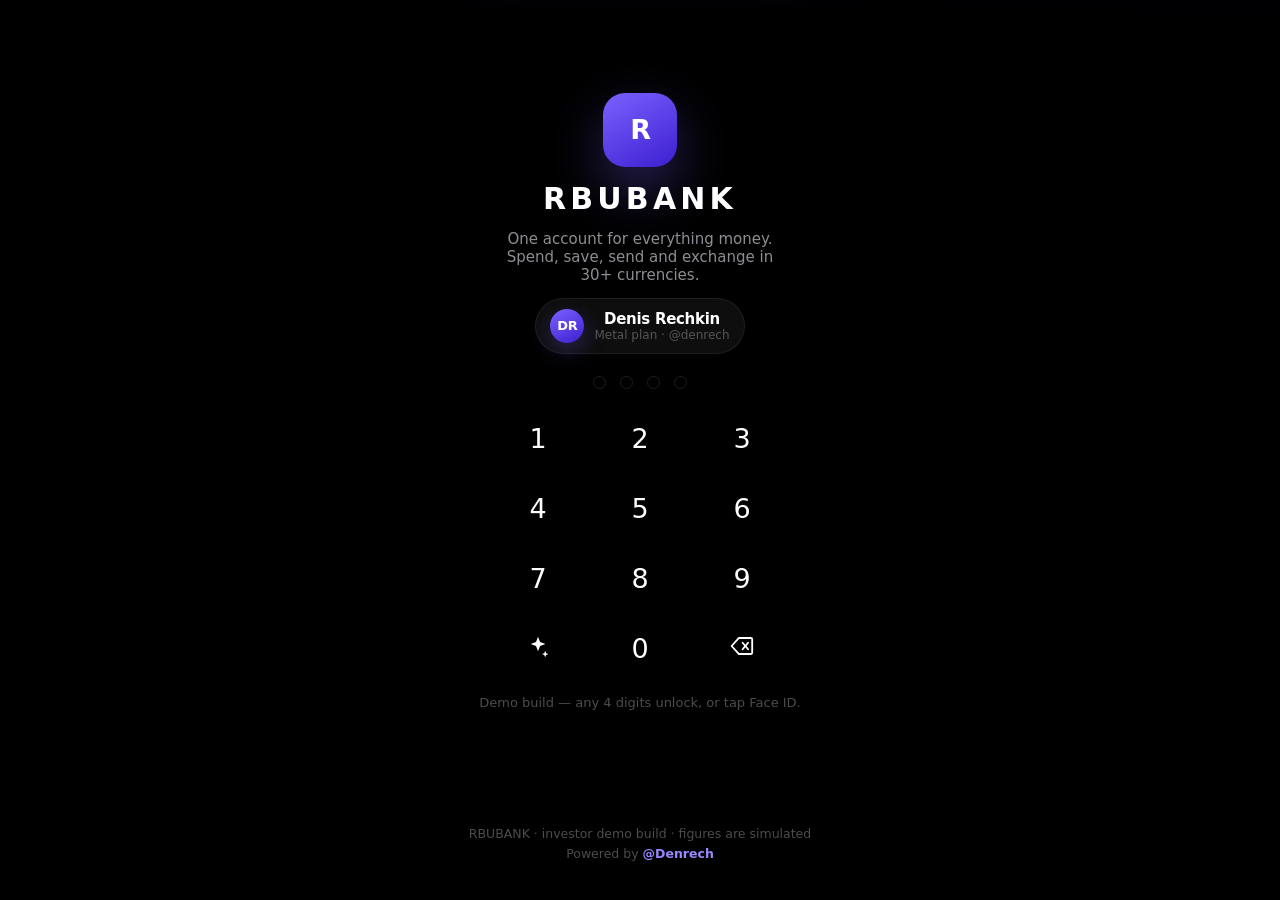
==== index.html @ 8b4b5ada "RBUBANK — mobile-first neobank MVP A clickable investor demo: personal cabinet for Denis, twelve mon" ====
<!doctype html>
<html lang="en">
<head>
<meta charset="utf-8" />
<meta name="viewport" content="width=device-width, initial-scale=1, viewport-fit=cover, maximum-scale=1, user-scalable=no" />
<meta name="theme-color" content="#000000" />
<title>RBUBANK — one account for everything money</title>
<meta name="description" content="RBUBANK — a mobile-first neobank MVP: multi-currency accounts, instant transfers, cards, vaults, FX and analytics." />
<meta name="apple-mobile-web-app-capable" content="yes" />
<meta name="apple-mobile-web-app-status-bar-style" content="black-translucent" />
<meta name="mobile-web-app-capable" content="yes" />
<meta property="og:title" content="RBUBANK" />
<meta property="og:description" content="One account for everything money. Mobile-first neobank MVP." />
<meta property="og:type" content="website" />
<link rel="icon" href="icon.svg" type="image/svg+xml" />
<link rel="apple-touch-icon" href="icon.svg" />
<link rel="stylesheet" href="styles.css" />
</head>
<body>
  <div class="aurora" aria-hidden="true"></div>
  <div id="app">
    <main id="view" role="main"></main>
    <nav id="tabbar" class="tabbar is-hidden" aria-label="Primary"></nav>
  </div>
  <div id="sheet-root"></div>
  <div id="toast-root" aria-live="polite"></div>

  <script src="src/data.js"></script>
  <script src="src/ui.js"></script>
  <script src="src/views-money.js"></script>
  <script src="src/views-flows.js"></script>
  <script src="src/views-account.js"></script>
  <script src="src/app.js"></script>
</body>
</html>
---- styles.css ----
/* RBUBANK — design system.
   One layer: black canvas, oversized typography, hairline rules, a single
   accent that carries the whole product. Everything else is air.
   Derived from the BurpiOpus design code. */

:root {
  color-scheme: dark;

  --safe-top: env(safe-area-inset-top, 0px);
  --safe-bottom: env(safe-area-inset-bottom, 0px);
  --safe-left: env(safe-area-inset-left, 0px);
  --safe-right: env(safe-area-inset-right, 0px);

  --bg: #000000;
  --surface: rgba(255, 255, 255, 0.055);
  --surface-strong: rgba(255, 255, 255, 0.10);
  --hairline: rgba(255, 255, 255, 0.11);
  --hairline-soft: rgba(255, 255, 255, 0.07);

  --text: #ffffff;
  --text-2: rgba(235, 235, 245, 0.60);
  --text-3: rgba(235, 235, 245, 0.32);

  --accent-1: #7b61ff;
  --accent-2: #3d1fd0;
  --accent-soft: rgba(123, 97, 255, 0.16);

  --credit: #34e0a1;
  --warn: #ffb02e;
  --danger: #ff4d6d;

  --radius-l: 28px;
  --radius-m: 20px;
  --radius-s: 14px;

  --ease: cubic-bezier(0.32, 0.72, 0, 1);
  --gutter: 22px;

  --font: -apple-system, BlinkMacSystemFont, "SF Pro Display", "SF Pro Text",
    "Helvetica Neue", "Inter", system-ui, "Segoe UI", Roboto, sans-serif;
}

* {
  box-sizing: border-box;
  -webkit-tap-highlight-color: transparent;
}

html, body, #app {
  user-select: none;
  -webkit-user-select: none;
  -webkit-touch-callout: none;
}

input, textarea, select, [contenteditable="true"], .selectable {
  user-select: text;
  -webkit-user-select: text;
  -webkit-touch-callout: default;
}

html, body {
  margin: 0;
  padding: 0;
  height: 100%;
  overflow: hidden;
  background: var(--bg);
  overscroll-behavior: none;
}

body {
  font-family: var(--font);
  color: var(--text);
  -webkit-font-smoothing: antialiased;
  text-rendering: optimizeLegibility;
  font-synthesis-weight: none;
}

#app {
  position: fixed;
  inset: 0;
  display: flex;
  flex-direction: column;
  min-height: 0;
  isolation: isolate;
}

/* The aurora is the only source of colour in the background. It re-tints with
   the active screen, so each part of the app "sounds" slightly different. */
.aurora {
  position: fixed;
  inset: -25% -25% auto -25%;
  height: 76vh;
  pointer-events: none;
  z-index: 0;
  background:
    radial-gradient(58% 46% at 50% 0%, color-mix(in srgb, var(--accent-1) 32%, transparent) 0%, transparent 72%),
    radial-gradient(42% 34% at 80% 10%, color-mix(in srgb, var(--accent-2) 26%, transparent) 0%, transparent 70%);
  filter: blur(30px);
  opacity: 0.72;
  transition: background 620ms var(--ease), opacity 620ms var(--ease);
}

#view {
  position: relative;
  z-index: 1;
  flex: 1;
  min-height: 0;
  display: flex;
  flex-direction: column;
  overflow-y: auto;
  overflow-x: hidden;
  -webkit-overflow-scrolling: touch;
  padding: calc(var(--safe-top) + 14px) calc(var(--gutter) + var(--safe-right))
           30px calc(var(--gutter) + var(--safe-left));
  scrollbar-width: none;
}

#view::-webkit-scrollbar { display: none; }

.screen {
  display: flex;
  flex-direction: column;
  flex: 1;
  min-height: 0;
  gap: 20px;
  width: 100%;
  max-width: 520px;
  margin: 0 auto;
  animation: screen-in 380ms var(--ease) both;
}

/* Screen children keep their natural height: the column is a scroller,
   not a place where cards get squeezed. */
.screen > * { flex: 0 0 auto; }

@keyframes screen-in {
  from { opacity: 0; transform: translateY(14px) scale(0.986); }
  to   { opacity: 1; transform: none; }
}

/* ------------------------------------------------------------------ text */

.eyebrow {
  font-size: 12.5px;
  font-weight: 590;
  letter-spacing: 0.08em;
  text-transform: uppercase;
  color: var(--text-3);
}

.head {
  display: flex;
  align-items: flex-start;
  justify-content: space-between;
  gap: 12px;
}

.head-title {
  font-size: 30px;
  font-weight: 700;
  letter-spacing: -0.03em;
  line-height: 1.05;
  margin: 2px 0 0;
}

.section-title {
  font-size: 13px;
  font-weight: 640;
  letter-spacing: 0.08em;
  text-transform: uppercase;
  color: var(--text-3);
  margin: 0;
}

.section-head {
  display: flex;
  align-items: baseline;
  justify-content: space-between;
  gap: 10px;
}

.link {
  background: none;
  border: 0;
  padding: 0;
  font: inherit;
  font-size: 14px;
  font-weight: 620;
  color: color-mix(in srgb, var(--accent-1) 72%, white);
  cursor: pointer;
}

.muted { color: var(--text-3); }
.num { font-variant-numeric: tabular-nums; }
.credit { color: var(--credit); }

/* ------------------------------------------------------------------ chrome */

.topbar {
  display: flex;
  align-items: center;
  gap: 12px;
}

.avatar {
  width: 42px;
  height: 42px;
  border-radius: 50%;
  flex: 0 0 auto;
  display: grid;
  place-items: center;
  font-size: 16px;
  font-weight: 700;
  letter-spacing: -0.02em;
  color: #fff;
  background: linear-gradient(150deg, var(--accent-1), var(--accent-2));
  box-shadow: 0 8px 22px color-mix(in srgb, var(--accent-1) 28%, transparent);
}

.avatar.is-sm { width: 34px; height: 34px; font-size: 13px; }
.avatar.is-lg { width: 76px; height: 76px; font-size: 27px; }

.topbar-main { flex: 1; min-width: 0; }
.topbar-hello { font-size: 13px; color: var(--text-3); }
.topbar-name { font-size: 17px; font-weight: 660; letter-spacing: -0.02em; }

.icon-btn {
  width: 40px;
  height: 40px;
  flex: 0 0 auto;
  border-radius: 50%;
  display: grid;
  place-items: center;
  background: var(--surface);
  border: 1px solid var(--hairline-soft);
  color: var(--text);
  cursor: pointer;
  position: relative;
  transition: transform 180ms var(--ease), background 200ms var(--ease);
}
.icon-btn:active { transform: scale(0.92); }
.icon-btn svg { width: 20px; height: 20px; }

.icon-btn .dot {
  position: absolute;
  top: 8px; right: 9px;
  width: 8px; height: 8px;
  border-radius: 50%;
  background: var(--accent-1);
  border: 2px solid #000;
}

.back-btn {
  align-self: flex-start;
  display: inline-flex;
  align-items: center;
  gap: 6px;
  padding: 7px 14px 7px 9px;
  border-radius: 999px;
  background: var(--surface);
  border: 1px solid var(--hairline-soft);
  color: var(--text-2);
  font: inherit;
  font-size: 14px;
  font-weight: 620;
  cursor: pointer;
}
.back-btn:active { transform: scale(0.95); }
.back-btn svg { width: 16px; height: 16px; }

/* ------------------------------------------------------------------ pills */

.pill-row { display: flex; gap: 8px; flex-wrap: wrap; }

.pill {
  display: inline-flex;
  align-items: center;
  gap: 6px;
  padding: 7px 13px;
  border-radius: 999px;
  background: var(--surface);
  border: 1px solid var(--hairline-soft);
  font-size: 13.5px;
  font-weight: 620;
  letter-spacing: -0.01em;
  white-space: nowrap;
  color: var(--text);
  cursor: pointer;
  font-family: inherit;
  backdrop-filter: blur(20px) saturate(140%);
  -webkit-backdrop-filter: blur(20px) saturate(140%);
  transition: background 220ms var(--ease), border-color 220ms var(--ease), color 220ms var(--ease);
}
.pill.is-static { cursor: default; }
.pill.is-muted { color: var(--text-2); }
.pill.is-on {
  background: color-mix(in srgb, var(--accent-1) 20%, transparent);
  border-color: color-mix(in srgb, var(--accent-1) 55%, transparent);
  color: #fff;
}
.pill.is-good { color: var(--credit); border-color: color-mix(in srgb, var(--credit) 34%, transparent); }
.pill.is-accent { color: color-mix(in srgb, var(--accent-1) 80%, white); }
.pill:active { transform: scale(0.96); }

.scroll-row {
  display: flex;
  gap: 8px;
  overflow-x: auto;
  scrollbar-width: none;
  margin: 0 calc(var(--gutter) * -1);
  padding: 2px var(--gutter);
}
.scroll-row::-webkit-scrollbar { display: none; }
.scroll-row > * { flex: 0 0 auto; }

/* ------------------------------------------------------------------ hero */

.hero {
  display: flex;
  flex-direction: column;
  gap: 2px;
  padding: 4px 0 0;
}

.hero-label {
  font-size: 12.5px;
  font-weight: 640;
  letter-spacing: 0.14em;
  text-transform: uppercase;
  color: color-mix(in srgb, var(--accent-1) 78%, white);
}

.hero-number {
  font-size: clamp(46px, 13.5vw, 66px);
  font-weight: 700;
  line-height: 1.02;
  letter-spacing: -0.045em;
  font-variant-numeric: tabular-nums;
  background: linear-gradient(178deg, #ffffff 10%, color-mix(in srgb, var(--accent-1) 55%, #ffffff) 100%);
  -webkit-background-clip: text;
  background-clip: text;
  color: transparent;
  filter: drop-shadow(0 12px 40px color-mix(in srgb, var(--accent-1) 22%, transparent));
}
.hero-number .cents { font-size: 0.52em; letter-spacing: -0.02em; }
.hero-number .cur { font-size: 0.5em; color: var(--text-3); -webkit-text-fill-color: currentColor; margin-left: 6px; }

.hero-note { font-size: 14px; color: var(--text-3); margin-top: 4px; }

/* --------------------------------------------------------------- cards */

.card {
  background: var(--surface);
  border: 1px solid var(--hairline-soft);
  border-radius: var(--radius-l);
  padding: 18px;
  backdrop-filter: blur(24px) saturate(150%);
  -webkit-backdrop-filter: blur(24px) saturate(150%);
}

.card.is-tight { padding: 14px 16px; }
.card.is-flat { background: transparent; border-color: var(--hairline-soft); }

.card-title {
  font-size: 13px;
  font-weight: 640;
  letter-spacing: 0.08em;
  text-transform: uppercase;
  color: var(--text-3);
  margin: 0 0 12px;
}

.stack { display: flex; flex-direction: column; gap: 20px; }
.stack.is-sm { gap: 12px; }
.spacer { flex: 1; min-height: 8px; }

/* --------------------------------------------------------------- buttons */

.btn {
  appearance: none;
  border: 0;
  font-family: inherit;
  cursor: pointer;
  transition: transform 180ms var(--ease), opacity 180ms var(--ease),
              background 220ms var(--ease), border-color 220ms var(--ease);
}
.btn:active { transform: scale(0.965); }
.btn:disabled { opacity: 0.38; cursor: default; }
.btn:disabled:active { transform: none; }

.btn-primary {
  width: 100%;
  min-height: 58px;
  border-radius: 20px;
  background: linear-gradient(160deg, var(--accent-1), var(--accent-2));
  color: #fff;
  font-size: 18px;
  font-weight: 680;
  letter-spacing: -0.01em;
  box-shadow: 0 16px 40px color-mix(in srgb, var(--accent-1) 28%, transparent);
}

.btn-ghost {
  width: 100%;
  min-height: 52px;
  border-radius: 18px;
  background: var(--surface);
  border: 1px solid var(--hairline);
  color: var(--text);
  font-size: 16.5px;
  font-weight: 640;
}

.btn-danger { color: var(--danger); }

.actions { display: flex; flex-direction: column; gap: 10px; }

/* ------------------------------------------------------- quick actions */

.quick-grid {
  display: grid;
  grid-template-columns: repeat(4, 1fr);
  gap: 8px;
}

.quick {
  display: flex;
  flex-direction: column;
  align-items: center;
  gap: 8px;
  padding: 14px 4px 12px;
  border-radius: var(--radius-m);
  background: var(--surface);
  border: 1px solid var(--hairline-soft);
  color: var(--text);
  font-family: inherit;
  cursor: pointer;
  transition: transform 180ms var(--ease), background 220ms var(--ease);
}
.quick:active { transform: scale(0.95); background: var(--surface-strong); }
.quick svg { width: 22px; height: 22px; color: color-mix(in srgb, var(--accent-1) 85%, white); }
.quick-label { font-size: 11.5px; font-weight: 620; letter-spacing: -0.01em; color: var(--text-2); }

/* --------------------------------------------------------------- rows */

.rows { display: flex; flex-direction: column; }

.row {
  display: flex;
  align-items: center;
  gap: 12px;
  min-height: 56px;
  padding: 11px 0;
  border-bottom: 1px solid var(--hairline-soft);
  background: none;
  border-left: 0; border-right: 0; border-top: 0;
  color: var(--text);
  font-family: inherit;
  text-align: left;
  width: 100%;
}
.row:last-child { border-bottom: 0; }
button.row { cursor: pointer; transition: opacity 160ms var(--ease); }
button.row:active { opacity: 0.55; }

.row-main { flex: 1; min-width: 0; }
.row-title {
  font-size: 16px;
  font-weight: 620;
  letter-spacing: -0.015em;
  white-space: nowrap;
  overflow: hidden;
  text-overflow: ellipsis;
}
.row-sub {
  font-size: 13px;
  color: var(--text-3);
  margin-top: 2px;
  white-space: nowrap;
  overflow: hidden;
  text-overflow: ellipsis;
}
.row-value { font-size: 16px; font-weight: 620; font-variant-numeric: tabular-nums; letter-spacing: -0.015em; }
.row-value-sub { font-size: 12.5px; color: var(--text-3); margin-top: 2px; text-align: right; }
.row-end { display: flex; flex-direction: column; align-items: flex-end; flex: 0 0 auto; }
.row-chev { color: var(--text-3); flex: 0 0 auto; }
.row-chev svg { width: 18px; height: 18px; display: block; }

/* Merchant / counterparty glyph */
.glyph {
  width: 44px;
  height: 44px;
  border-radius: 14px;
  flex: 0 0 auto;
  display: grid;
  place-items: center;
  font-size: 15px;
  font-weight: 680;
  letter-spacing: -0.02em;
  background: var(--surface-strong);
  border: 1px solid var(--hairline-soft);
  color: var(--text);
}
.glyph svg { width: 20px; height: 20px; }
.glyph.is-credit { background: color-mix(in srgb, var(--credit) 18%, transparent); border-color: color-mix(in srgb, var(--credit) 32%, transparent); color: var(--credit); }
.glyph.is-accent { background: var(--accent-soft); border-color: color-mix(in srgb, var(--accent-1) 34%, transparent); color: color-mix(in srgb, var(--accent-1) 82%, white); }
.glyph.is-warn { background: color-mix(in srgb, var(--warn) 16%, transparent); border-color: color-mix(in srgb, var(--warn) 30%, transparent); color: var(--warn); }
.glyph.is-round { border-radius: 50%; }

.status-dot {
  display: inline-block;
  width: 6px; height: 6px;
  border-radius: 50%;
  margin-right: 5px;
  vertical-align: middle;
  background: var(--warn);
}

.day-head {
  font-size: 12.5px;
  font-weight: 620;
  letter-spacing: 0.06em;
  text-transform: uppercase;
  color: var(--text-3);
  padding: 16px 0 6px;
}

/* --------------------------------------------------------------- bank card */

.bankcard {
  position: relative;
  border-radius: 24px;
  padding: 20px;
  min-height: 196px;
  display: flex;
  flex-direction: column;
  justify-content: space-between;
  overflow: hidden;
  border: 1px solid var(--hairline);
  background:
    radial-gradient(120% 90% at 12% 4%, rgba(255,255,255,0.16) 0%, transparent 58%),
    linear-gradient(152deg, #2a1a6e 0%, #120b33 52%, #05040f 100%);
  box-shadow: 0 24px 60px rgba(0,0,0,0.55);
  transition: opacity 300ms var(--ease), filter 300ms var(--ease);
}
.bankcard.is-metal {
  background:
    radial-gradient(120% 90% at 12% 4%, rgba(255,255,255,0.22) 0%, transparent 55%),
    linear-gradient(152deg, #4a4f5c 0%, #21242c 55%, #0b0c10 100%);
}
.bankcard.is-frozen { filter: saturate(0.25) brightness(0.72); }
.bankcard-top { display: flex; align-items: flex-start; justify-content: space-between; }
.bankcard-brand { font-size: 15px; font-weight: 760; letter-spacing: 0.16em; }
.bankcard-kind { font-size: 11.5px; font-weight: 620; letter-spacing: 0.1em; text-transform: uppercase; color: var(--text-2); margin-top: 3px; }
.bankcard-chip {
  width: 38px; height: 28px; border-radius: 7px;
  background: linear-gradient(140deg, #e8d8a6, #b99b4f);
  opacity: 0.9;
}
.bankcard-num { font-size: 19px; font-weight: 620; letter-spacing: 0.12em; font-variant-numeric: tabular-nums; }
.bankcard-bottom { display: flex; align-items: flex-end; justify-content: space-between; gap: 12px; }
.bankcard-holder { font-size: 12.5px; letter-spacing: 0.08em; text-transform: uppercase; color: var(--text-2); }
.bankcard-meta { font-size: 12.5px; color: var(--text-2); font-variant-numeric: tabular-nums; }
.bankcard-net { font-size: 14px; font-weight: 700; letter-spacing: 0.05em; }
.bankcard-frozen-tag {
  position: absolute;
  inset: auto 0 50% 0;
  text-align: center;
  font-size: 13px;
  font-weight: 700;
  letter-spacing: 0.2em;
  text-transform: uppercase;
  color: #fff;
}

/* --------------------------------------------------------------- charts */

.chart {
  display: grid;
  grid-auto-flow: column;
  grid-auto-columns: 1fr;
  align-items: end;
  gap: 5px;
  height: 132px;
}
.chart-col { display: flex; flex-direction: column; align-items: center; gap: 6px; height: 100%; justify-content: flex-end; }
.chart-stack { display: flex; flex-direction: column; justify-content: flex-end; gap: 3px; width: 100%; height: 100%; }
.chart-bar {
  width: 100%;
  border-radius: 5px;
  background: linear-gradient(180deg, var(--accent-1), var(--accent-2));
  min-height: 3px;
  transition: height 500ms var(--ease);
}
.chart-bar.is-credit { background: linear-gradient(180deg, var(--credit), #17a175); }
.chart-bar.is-ghost { background: rgba(255,255,255,0.13); }
.chart-x { font-size: 10px; color: var(--text-3); letter-spacing: 0.02em; }
.chart-legend { display: flex; gap: 14px; font-size: 12.5px; color: var(--text-2); }
.legend-key { display: inline-flex; align-items: center; gap: 6px; }
.legend-swatch { width: 9px; height: 9px; border-radius: 3px; }

.bar-line { display: flex; flex-direction: column; gap: 9px; }
.bar-item { display: flex; align-items: center; gap: 11px; }
.bar-track { flex: 1; height: 7px; border-radius: 999px; background: rgba(255,255,255,0.08); overflow: hidden; }
.bar-fill { height: 100%; border-radius: 999px; background: linear-gradient(90deg, var(--accent-1), var(--accent-2)); }
.bar-name { font-size: 14.5px; font-weight: 600; min-width: 92px; }
.bar-val { font-size: 14px; color: var(--text-2); font-variant-numeric: tabular-nums; min-width: 66px; text-align: right; }

.stat-grid { display: grid; grid-template-columns: 1fr 1fr; gap: 10px; }
.stat {
  padding: 14px 15px;
  border-radius: var(--radius-m);
  background: var(--surface);
  border: 1px solid var(--hairline-soft);
}
.stat-label { font-size: 12px; font-weight: 600; letter-spacing: 0.05em; text-transform: uppercase; color: var(--text-3); }
.stat-value { font-size: 22px; font-weight: 700; letter-spacing: -0.03em; font-variant-numeric: tabular-nums; margin-top: 5px; }
.stat-sub { font-size: 12.5px; color: var(--text-3); margin-top: 3px; }

/* --------------------------------------------------------------- inputs */

.field { display: flex; flex-direction: column; gap: 7px; }
.field-label { font-size: 12.5px; font-weight: 620; letter-spacing: 0.05em; text-transform: uppercase; color: var(--text-3); }
.input {
  width: 100%;
  min-height: 52px;
  padding: 14px 16px;
  border-radius: 16px;
  background: var(--surface);
  border: 1px solid var(--hairline);
  color: var(--text);
  font-family: inherit;
  font-size: 16px;
  outline: none;
  transition: border-color 200ms var(--ease);
}
.input::placeholder { color: var(--text-3); }
.input:focus { border-color: color-mix(in srgb, var(--accent-1) 60%, transparent); }

.search {
  display: flex;
  align-items: center;
  gap: 10px;
  padding: 0 14px;
  border-radius: 16px;
  background: var(--surface);
  border: 1px solid var(--hairline-soft);
}
.search svg { width: 18px; height: 18px; color: var(--text-3); flex: 0 0 auto; }
.search input {
  flex: 1;
  min-height: 48px;
  background: none;
  border: 0;
  outline: none;
  color: var(--text);
  font-family: inherit;
  font-size: 16px;
}
.search input::placeholder { color: var(--text-3); }

.switch {
  position: relative;
  width: 51px;
  height: 31px;
  border-radius: 999px;
  background: rgba(255, 255, 255, 0.16);
  border: 0;
  flex: 0 0 auto;
  cursor: pointer;
  transition: background 260ms var(--ease);
}
.switch::after {
  content: "";
  position: absolute;
  top: 2px; left: 2px;
  width: 27px; height: 27px;
  border-radius: 50%;
  background: #fff;
  transition: transform 260ms var(--ease);
}
.switch.is-on { background: linear-gradient(160deg, var(--accent-1), var(--accent-2)); }
.switch.is-on::after { transform: translateX(20px); }

/* --------------------------------------------------------------- amount pad */

.amount-view { text-align: center; padding: 10px 0 4px; }
.amount-value {
  font-size: clamp(48px, 15vw, 72px);
  font-weight: 700;
  letter-spacing: -0.045em;
  font-variant-numeric: tabular-nums;
  line-height: 1.05;
}
.amount-value .dim { color: var(--text-3); }
.amount-sub { font-size: 14px; color: var(--text-3); margin-top: 6px; }

.keypad {
  display: grid;
  grid-template-columns: repeat(3, 1fr);
  gap: 6px;
}
.key {
  height: 64px;
  border-radius: 18px;
  background: transparent;
  border: 0;
  color: var(--text);
  font-family: inherit;
  font-size: 27px;
  font-weight: 500;
  font-variant-numeric: tabular-nums;
  cursor: pointer;
  transition: background 160ms var(--ease), transform 160ms var(--ease);
}
.key:active { background: var(--surface-strong); transform: scale(0.94); }
.key svg { width: 26px; height: 26px; }

.dots { display: flex; gap: 14px; justify-content: center; padding: 8px 0 4px; }
.dot-cell {
  width: 13px; height: 13px;
  border-radius: 50%;
  border: 1.5px solid var(--hairline);
  transition: background 200ms var(--ease), border-color 200ms var(--ease), transform 200ms var(--ease);
}
.dot-cell.is-on {
  background: linear-gradient(160deg, var(--accent-1), var(--accent-2));
  border-color: transparent;
  transform: scale(1.14);
}

@keyframes shake {
  0%, 100% { transform: translateX(0); }
  20% { transform: translateX(-9px); }
  45% { transform: translateX(8px); }
  70% { transform: translateX(-5px); }
}
.is-shaking { animation: shake 420ms var(--ease); }

/* --------------------------------------------------------------- login */

.login {
  align-items: center;
  justify-content: center;
  text-align: center;
  gap: 14px;
}
.logo-mark {
  width: 74px; height: 74px;
  border-radius: 22px;
  display: grid;
  place-items: center;
  background: linear-gradient(150deg, var(--accent-1), var(--accent-2));
  box-shadow: 0 22px 54px color-mix(in srgb, var(--accent-1) 34%, transparent);
  font-size: 27px; font-weight: 780; letter-spacing: -0.04em;
}
.wordmark { font-size: 30px; font-weight: 780; letter-spacing: 0.14em; }
.tagline { font-size: 15px; color: var(--text-2); max-width: 280px; }

/* --------------------------------------------------------------- sheet */

.sheet-backdrop {
  position: fixed;
  inset: 0;
  z-index: 60;
  background: rgba(0, 0, 0, 0.62);
  backdrop-filter: blur(6px);
  -webkit-backdrop-filter: blur(6px);
  animation: fade-in 220ms var(--ease) both;
  display: flex;
  align-items: flex-end;
  justify-content: center;
}
@keyframes fade-in { from { opacity: 0; } to { opacity: 1; } }

.sheet {
  width: 100%;
  max-width: 520px;
  max-height: 86vh;
  overflow-y: auto;
  scrollbar-width: none;
  background: #0b0b0f;
  border: 1px solid var(--hairline);
  border-bottom: 0;
  border-radius: 30px 30px 0 0;
  padding: 10px calc(var(--gutter) + var(--safe-right)) calc(var(--safe-bottom) + 22px)
           calc(var(--gutter) + var(--safe-left));
  animation: sheet-in 340ms var(--ease) both;
}
.sheet::-webkit-scrollbar { display: none; }
@keyframes sheet-in { from { transform: translateY(28px); opacity: 0; } to { transform: none; opacity: 1; } }

.sheet-grab {
  width: 38px; height: 4px;
  border-radius: 999px;
  background: rgba(255,255,255,0.2);
  margin: 4px auto 14px;
}
.sheet-title { font-size: 22px; font-weight: 700; letter-spacing: -0.03em; margin: 0 0 4px; }
.sheet-sub { font-size: 14px; color: var(--text-2); margin: 0 0 16px; }

/* --------------------------------------------------------------- toast */

#toast-root {
  position: fixed;
  left: 0; right: 0;
  bottom: calc(var(--safe-bottom) + 96px);
  z-index: 80;
  display: flex;
  flex-direction: column;
  align-items: center;
  gap: 8px;
  pointer-events: none;
  padding: 0 var(--gutter);
}
.toast {
  max-width: 460px;
  width: 100%;
  padding: 13px 16px;
  border-radius: 18px;
  background: rgba(22, 22, 27, 0.92);
  border: 1px solid var(--hairline);
  backdrop-filter: blur(24px) saturate(160%);
  -webkit-backdrop-filter: blur(24px) saturate(160%);
  box-shadow: 0 18px 44px rgba(0,0,0,0.5);
  animation: toast-in 300ms var(--ease) both;
}
@keyframes toast-in { from { opacity: 0; transform: translateY(14px); } to { opacity: 1; transform: none; } }
.toast.is-out { animation: toast-out 240ms var(--ease) both; }
@keyframes toast-out { to { opacity: 0; transform: translateY(10px); } }
.toast-title { font-size: 15px; font-weight: 680; letter-spacing: -0.01em; }
.toast-sub { font-size: 13px; color: var(--text-2); margin-top: 1px; }

/* --------------------------------------------------------------- tab bar */

.tabbar {
  position: relative;
  z-index: 10;
  flex: 0 0 auto;
  display: grid;
  grid-template-columns: repeat(5, 1fr);
  gap: 2px;
  padding: 8px calc(var(--gutter) + var(--safe-right)) calc(var(--safe-bottom) + 8px)
           calc(var(--gutter) + var(--safe-left));
  border-top: 1px solid var(--hairline-soft);
  background: rgba(8, 8, 10, 0.74);
  backdrop-filter: blur(30px) saturate(180%);
  -webkit-backdrop-filter: blur(30px) saturate(180%);
}
.tab {
  appearance: none;
  border: 0;
  background: transparent;
  color: var(--text-3);
  font-family: inherit;
  display: flex;
  flex-direction: column;
  align-items: center;
  gap: 3px;
  padding: 6px 2px;
  cursor: pointer;
  transition: color 220ms var(--ease), transform 160ms var(--ease);
}
.tab svg { width: 24px; height: 24px; }
.tab-label { font-size: 10px; font-weight: 620; letter-spacing: 0.01em; }
.tab.is-on { color: #fff; }
.tab.is-on svg { filter: drop-shadow(0 0 10px color-mix(in srgb, var(--accent-1) 55%, transparent)); }
.tab:active { transform: scale(0.93); }
.tabbar.is-hidden { display: none; }

/* --------------------------------------------------------------- success */

.success-mark {
  width: 104px; height: 104px;
  border-radius: 50%;
  display: grid;
  place-items: center;
  margin: 0 auto;
  background: color-mix(in srgb, var(--credit) 16%, transparent);
  border: 1.5px solid color-mix(in srgb, var(--credit) 46%, transparent);
  color: var(--credit);
  animation: pop 460ms var(--ease) both;
}
.success-mark svg { width: 46px; height: 46px; }
@keyframes pop { from { transform: scale(0.6); opacity: 0; } to { transform: none; opacity: 1; } }

/* --------------------------------------------------------------- footer */

.footer {
  text-align: center;
  font-size: 12.5px;
  color: var(--text-3);
  padding: 22px 0 6px;
  line-height: 1.6;
}
.footer a { color: color-mix(in srgb, var(--accent-1) 76%, white); text-decoration: none; font-weight: 620; }
.footer a:hover { text-decoration: underline; }

.demo-note {
  font-size: 12.5px;
  color: var(--text-3);
  line-height: 1.5;
  padding: 12px 14px;
  border-radius: var(--radius-s);
  border: 1px dashed var(--hairline);
}

@media (prefers-reduced-motion: reduce) {
  *, *::before, *::after {
    animation-duration: 0.001ms !important;
    animation-iteration-count: 1 !important;
    transition-duration: 0.001ms !important;
  }
}

/* Statement print view */
@media print {
  .aurora, .tabbar, .icon-btn, .back-btn { display: none !important; }
  html, body, #app, #view { position: static; overflow: visible; height: auto; background: #fff; color: #000; }
  .card, .row { border-color: #ddd; background: none; }
}
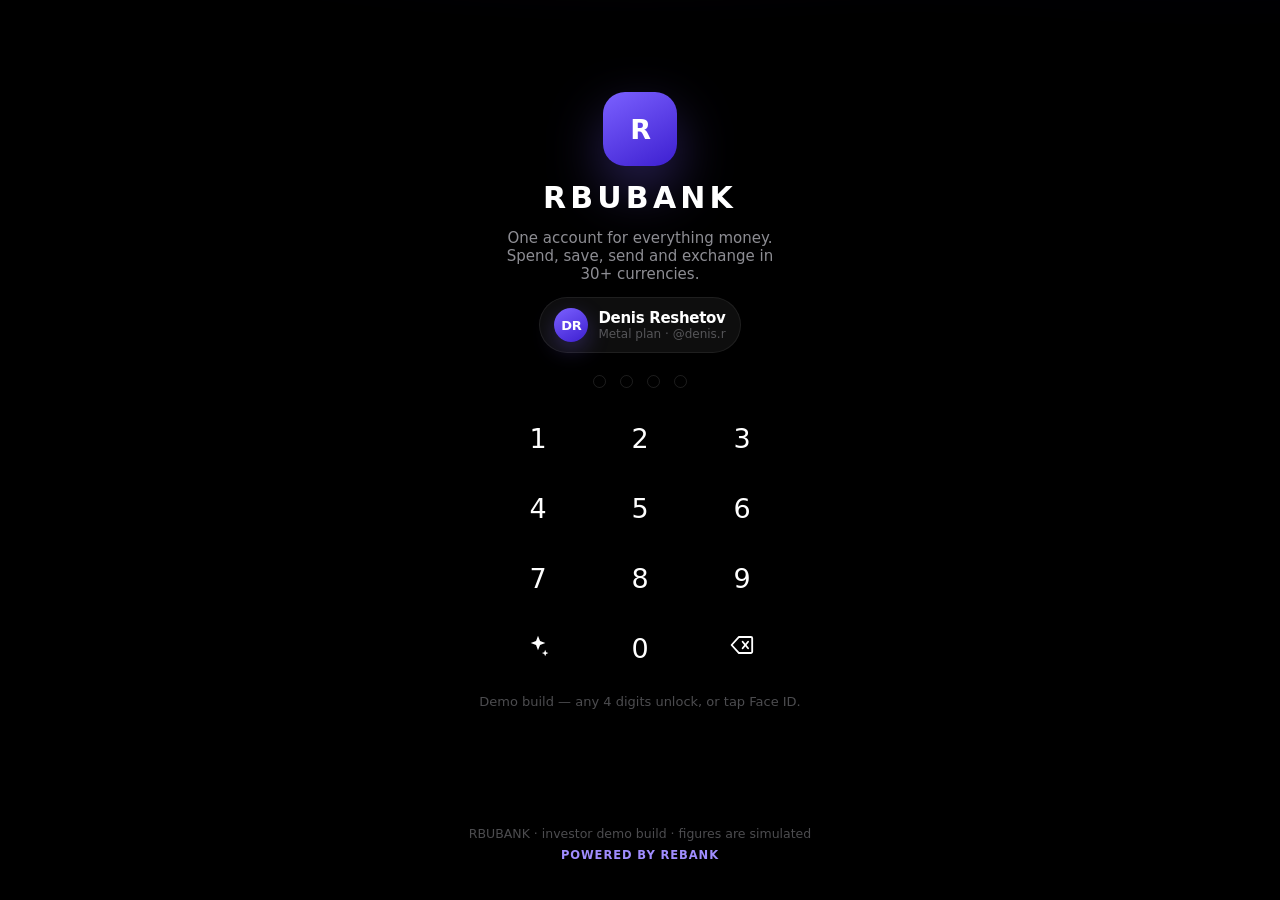
==== commit 7fbe3ab4: "Payroll, receipts, and a ledger that opens on the last 7 days - salary is now a first-class stream: " ====
--- a/index.html
+++ b/index.html
@@ -14,7 +14,7 @@
 <meta property="og:type" content="website" />
 <link rel="icon" href="icon.svg" type="image/svg+xml" />
 <link rel="apple-touch-icon" href="icon.svg" />
-<link rel="stylesheet" href="styles.css" />
+<link rel="stylesheet" href="styles.css?v=6" />
 </head>
 <body>
   <div class="aurora" aria-hidden="true"></div>
@@ -25,11 +25,12 @@
   <div id="sheet-root"></div>
   <div id="toast-root" aria-live="polite"></div>
 
-  <script src="src/data.js"></script>
-  <script src="src/ui.js"></script>
-  <script src="src/views-money.js"></script>
-  <script src="src/views-flows.js"></script>
-  <script src="src/views-account.js"></script>
-  <script src="src/app.js"></script>
+  <script src="src/data.js?v=6"></script>
+  <script src="src/ui.js?v=6"></script>
+  <script src="src/views-money.js?v=6"></script>
+  <script src="src/views-flows.js?v=6"></script>
+  <script src="src/views-account.js?v=6"></script>
+  <script src="src/views-receipt.js?v=6"></script>
+  <script src="src/app.js?v=6"></script>
 </body>
 </html>
--- a/styles.css
+++ b/styles.css
@@ -470,7 +470,14 @@
   white-space: nowrap;
   overflow: hidden;
   text-overflow: ellipsis;
-}
+  display: flex;
+  align-items: center;
+  min-width: 0;
+}
+
+/* Only the name truncates — a badge next to it must always stay readable. */
+.row-title .title-text { overflow: hidden; text-overflow: ellipsis; white-space: nowrap; min-width: 0; }
+.row-title .tag { flex: 0 0 auto; }
 .row-sub {
   font-size: 13px;
   color: var(--text-3);
@@ -883,7 +890,228 @@
 .success-mark svg { width: 46px; height: 46px; }
 @keyframes pop { from { transform: scale(0.6); opacity: 0; } to { transform: none; opacity: 1; } }
 
+
+/* ---------------------------------------------------- segmented control */
+
+.segmented {
+  display: grid;
+  grid-auto-flow: column;
+  grid-auto-columns: 1fr;
+  gap: 3px;
+  padding: 3px;
+  border-radius: 14px;
+  background: var(--surface);
+  border: 1px solid var(--hairline-soft);
+}
+
+.segment {
+  appearance: none;
+  border: 0;
+  background: transparent;
+  color: var(--text-2);
+  font-family: inherit;
+  font-size: 13.5px;
+  font-weight: 640;
+  letter-spacing: 0.01em;
+  padding: 9px 4px;
+  border-radius: 11px;
+  cursor: pointer;
+  transition: background 220ms var(--ease), color 220ms var(--ease);
+}
+
+.segment.is-on {
+  background: color-mix(in srgb, var(--accent-1) 24%, transparent);
+  color: #fff;
+  box-shadow: inset 0 0 0 1px color-mix(in srgb, var(--accent-1) 44%, transparent);
+}
+
+.segment:active { transform: scale(0.96); }
+
+/* A declined payment stays visible but reads as something that never happened. */
+.is-void { text-decoration: line-through; opacity: 0.55; }
+.is-bad { color: var(--danger); }
+.status-dot.is-bad { background: var(--danger); }
+
+
+/* ------------------------------------------------------------- salary tag */
+
+.tag {
+  display: inline-block;
+  margin-left: 7px;
+  padding: 2px 7px;
+  border-radius: 6px;
+  font-size: 10.5px;
+  font-weight: 700;
+  letter-spacing: 0.08em;
+  text-transform: uppercase;
+  vertical-align: middle;
+  color: var(--credit);
+  background: color-mix(in srgb, var(--credit) 16%, transparent);
+  border: 1px solid color-mix(in srgb, var(--credit) 34%, transparent);
+}
+
+/* A salary credit is the row clients look for, so it gets a lane of its own. */
+.row.is-salary {
+  border-left: 2px solid color-mix(in srgb, var(--credit) 62%, transparent);
+  padding-left: 12px;
+  margin-left: -14px;
+  background: linear-gradient(90deg, color-mix(in srgb, var(--credit) 10%, transparent), transparent 66%);
+}
+
+/* ---------------------------------------------------------------- loading */
+
+.loading-note {
+  display: flex;
+  align-items: center;
+  gap: 9px;
+  font-size: 13.5px;
+  color: var(--text-3);
+  padding: 4px 0 10px;
+}
+
+.spinner {
+  width: 15px;
+  height: 15px;
+  border-radius: 50%;
+  border: 2px solid rgba(255, 255, 255, 0.16);
+  border-top-color: var(--accent-1);
+  animation: spin 720ms linear infinite;
+}
+
+@keyframes spin { to { transform: rotate(360deg); } }
+
+.skeleton-row {
+  display: flex;
+  align-items: center;
+  gap: 12px;
+  min-height: 56px;
+  padding: 11px 0;
+  border-bottom: 1px solid var(--hairline-soft);
+}
+
+.sk-main { flex: 1; display: flex; flex-direction: column; gap: 8px; }
+
+.sk {
+  background: linear-gradient(90deg, rgba(255,255,255,0.05) 0%, rgba(255,255,255,0.11) 50%, rgba(255,255,255,0.05) 100%);
+  background-size: 220% 100%;
+  animation: shimmer 1.25s var(--ease) infinite;
+  border-radius: 8px;
+}
+
+@keyframes shimmer {
+  from { background-position: 140% 0; }
+  to { background-position: -40% 0; }
+}
+
+.sk-glyph { width: 44px; height: 44px; border-radius: 14px; flex: 0 0 auto; }
+.sk-line { height: 12px; }
+.sk-line.is-thin { height: 9px; opacity: 0.7; }
+.sk-amount { width: 74px; height: 15px; flex: 0 0 auto; }
+.sk-value { height: 22px; width: 70%; margin-top: 8px; }
+
+/* ---------------------------------------------------------------- receipt */
+
+.receipt-head { display: flex; align-items: center; justify-content: space-between; }
+
+.receipt {
+  position: relative;
+  border-radius: 22px;
+  padding: 22px 20px 18px;
+  background:
+    radial-gradient(120% 60% at 50% 0%, rgba(255,255,255,0.07) 0%, transparent 60%),
+    #0d0d12;
+  border: 1px solid var(--hairline);
+  box-shadow: 0 26px 60px rgba(0,0,0,0.55);
+  overflow: hidden;
+}
+
+.receipt-top { display: flex; align-items: flex-start; justify-content: space-between; gap: 12px; }
+.receipt-brand { font-size: 15px; font-weight: 780; letter-spacing: 0.16em; }
+.receipt-kind { font-size: 12px; color: var(--text-3); margin-top: 3px; letter-spacing: 0.02em; }
+
+/* The stamp is angled the way a teller's stamp lands on paper. */
+.receipt-stamp {
+  transform: rotate(-6deg);
+  padding: 6px 12px;
+  border-radius: 8px;
+  font-size: 11.5px;
+  font-weight: 780;
+  letter-spacing: 0.14em;
+  text-transform: uppercase;
+  border: 2px solid currentColor;
+  opacity: 0.92;
+}
+.receipt-stamp.is-ok { color: var(--credit); }
+.receipt-stamp.is-hold { color: var(--warn); }
+.receipt-stamp.is-bad { color: var(--danger); }
+
+.receipt-hero { text-align: center; padding: 20px 0 16px; display: flex; flex-direction: column; align-items: center; gap: 8px; }
+.glyph.is-lg { width: 56px; height: 56px; border-radius: 18px; }
+.glyph.is-lg svg { width: 26px; height: 26px; }
+.receipt-amount { font-size: 40px; font-weight: 700; letter-spacing: -0.04em; font-variant-numeric: tabular-nums; }
+.receipt-sub { font-size: 15px; font-weight: 620; color: var(--text-2); }
+.receipt-date { font-size: 13px; color: var(--text-3); }
+
+/* Torn paper edge, drawn with a repeating conic mask. */
+.tear {
+  height: 12px;
+  margin: 4px -20px;
+  background: repeating-linear-gradient(
+    -45deg,
+    var(--hairline) 0 1px,
+    transparent 1px 8px
+  );
+  border-top: 1px dashed var(--hairline);
+  border-bottom: 0;
+}
+.tear.is-bottom { border-top: 1px dashed var(--hairline); }
+
+.receipt-block { padding: 14px 0 4px; border-bottom: 1px solid var(--hairline-soft); }
+.receipt-block:last-of-type { border-bottom: 0; }
+.receipt-block-title {
+  font-size: 11.5px;
+  font-weight: 660;
+  letter-spacing: 0.1em;
+  text-transform: uppercase;
+  color: var(--text-3);
+  margin-bottom: 10px;
+}
+
+.receipt-line {
+  display: flex;
+  align-items: baseline;
+  justify-content: space-between;
+  gap: 14px;
+  padding: 7px 0;
+}
+.receipt-label { font-size: 13.5px; color: var(--text-3); flex: 0 0 auto; }
+.receipt-value {
+  font-size: 14.5px;
+  font-weight: 600;
+  text-align: right;
+  font-variant-numeric: tabular-nums;
+  word-break: break-word;
+}
+.receipt-line.is-strong { border-top: 1px solid var(--hairline); margin-top: 6px; padding-top: 12px; }
+.receipt-line.is-strong .receipt-label { color: var(--text); font-weight: 640; }
+.receipt-line.is-strong .receipt-value { font-size: 19px; font-weight: 720; }
+
+.receipt-foot { padding-top: 16px; display: flex; flex-direction: column; align-items: center; gap: 10px; }
+.barcode { display: flex; align-items: flex-end; justify-content: center; gap: 2px; flex-wrap: wrap; height: 46px; }
+.barcode .bar { display: block; height: 34px; background: var(--text); border-radius: 1px; }
+.barcode-text {
+  width: 100%;
+  text-align: center;
+  font-size: 11px;
+  letter-spacing: 0.22em;
+  color: var(--text-3);
+  margin-top: 6px;
+}
+.receipt-legal { font-size: 11.5px; line-height: 1.5; color: var(--text-3); text-align: center; }
+
 /* --------------------------------------------------------------- footer */
+
+
 
 .footer {
   text-align: center;
@@ -894,6 +1122,15 @@
 }
 .footer a { color: color-mix(in srgb, var(--accent-1) 76%, white); text-decoration: none; font-weight: 620; }
 .footer a:hover { text-decoration: underline; }
+
+.footer-brand {
+  margin-top: 2px;
+  font-weight: 660;
+  letter-spacing: 0.08em;
+  text-transform: uppercase;
+  font-size: 11.5px;
+  color: color-mix(in srgb, var(--accent-1) 72%, white);
+}
 
 .demo-note {
   font-size: 12.5px;
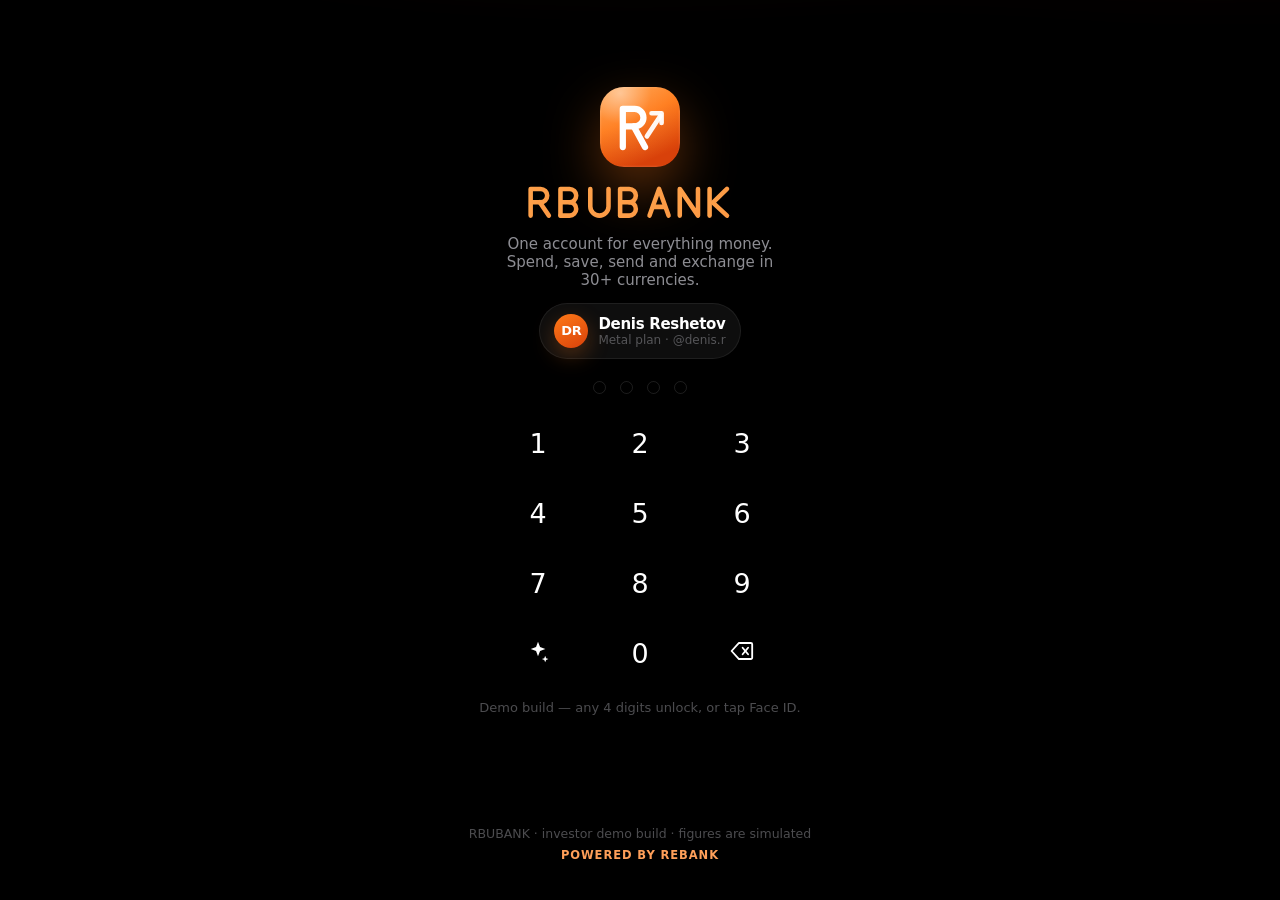
==== commit 18db87d5: "Orange vector logo, and the interface follows it - new logo drawn as pure vector: a monogram R plus " ====
--- a/index.html
+++ b/index.html
@@ -14,7 +14,7 @@
 <meta property="og:type" content="website" />
 <link rel="icon" href="icon.svg" type="image/svg+xml" />
 <link rel="apple-touch-icon" href="icon.svg" />
-<link rel="stylesheet" href="styles.css?v=6" />
+<link rel="stylesheet" href="styles.css?v=9" />
 </head>
 <body>
   <div class="aurora" aria-hidden="true"></div>
@@ -25,12 +25,12 @@
   <div id="sheet-root"></div>
   <div id="toast-root" aria-live="polite"></div>
 
-  <script src="src/data.js?v=6"></script>
-  <script src="src/ui.js?v=6"></script>
-  <script src="src/views-money.js?v=6"></script>
-  <script src="src/views-flows.js?v=6"></script>
-  <script src="src/views-account.js?v=6"></script>
-  <script src="src/views-receipt.js?v=6"></script>
-  <script src="src/app.js?v=6"></script>
+  <script src="src/data.js?v=9"></script>
+  <script src="src/ui.js?v=9"></script>
+  <script src="src/views-money.js?v=9"></script>
+  <script src="src/views-flows.js?v=9"></script>
+  <script src="src/views-account.js?v=9"></script>
+  <script src="src/views-receipt.js?v=9"></script>
+  <script src="src/app.js?v=9"></script>
 </body>
 </html>
--- a/styles.css
+++ b/styles.css
@@ -21,12 +21,14 @@
   --text-2: rgba(235, 235, 245, 0.60);
   --text-3: rgba(235, 235, 245, 0.32);
 
-  --accent-1: #7b61ff;
-  --accent-2: #3d1fd0;
-  --accent-soft: rgba(123, 97, 255, 0.16);
+  /* Brand orange, straight off the logo. Money-in stays mint and warnings
+     go yellow so nothing competes with the brand colour. */
+  --accent-1: #ff7a18;
+  --accent-2: #d8410a;
+  --accent-soft: rgba(255, 122, 24, 0.16);
 
   --credit: #34e0a1;
-  --warn: #ffb02e;
+  --warn: #ffd166;
   --danger: #ff4d6d;
 
   --radius-l: 28px;
@@ -545,7 +547,7 @@
   border: 1px solid var(--hairline);
   background:
     radial-gradient(120% 90% at 12% 4%, rgba(255,255,255,0.16) 0%, transparent 58%),
-    linear-gradient(152deg, #2a1a6e 0%, #120b33 52%, #05040f 100%);
+    linear-gradient(152deg, #4a2409 0%, #23100a 52%, #080403 100%);
   box-shadow: 0 24px 60px rgba(0,0,0,0.55);
   transition: opacity 300ms var(--ease), filter 300ms var(--ease);
 }
@@ -752,14 +754,12 @@
   gap: 14px;
 }
 .logo-mark {
-  width: 74px; height: 74px;
-  border-radius: 22px;
-  display: grid;
-  place-items: center;
-  background: linear-gradient(150deg, var(--accent-1), var(--accent-2));
-  box-shadow: 0 22px 54px color-mix(in srgb, var(--accent-1) 34%, transparent);
-  font-size: 27px; font-weight: 780; letter-spacing: -0.04em;
-}
+  width: 80px; height: 80px;
+  border-radius: 24px;
+  display: block;
+  box-shadow: 0 22px 54px color-mix(in srgb, var(--accent-1) 36%, transparent);
+}
+.logo-word { width: 232px; max-width: 62vw; display: block; }
 .wordmark { font-size: 30px; font-weight: 780; letter-spacing: 0.14em; }
 .tagline { font-size: 15px; color: var(--text-2); max-width: 280px; }
 
@@ -1026,7 +1026,8 @@
 }
 
 .receipt-top { display: flex; align-items: flex-start; justify-content: space-between; gap: 12px; }
-.receipt-brand { font-size: 15px; font-weight: 780; letter-spacing: 0.16em; }
+.receipt-brand { font-size: 15px; font-weight: 780; letter-spacing: 0.16em; display: flex; align-items: center; gap: 9px; }
+.receipt-logo { width: 26px; height: 26px; border-radius: 8px; display: block; }
 .receipt-kind { font-size: 12px; color: var(--text-3); margin-top: 3px; letter-spacing: 0.02em; }
 
 /* The stamp is angled the way a teller's stamp lands on paper. */
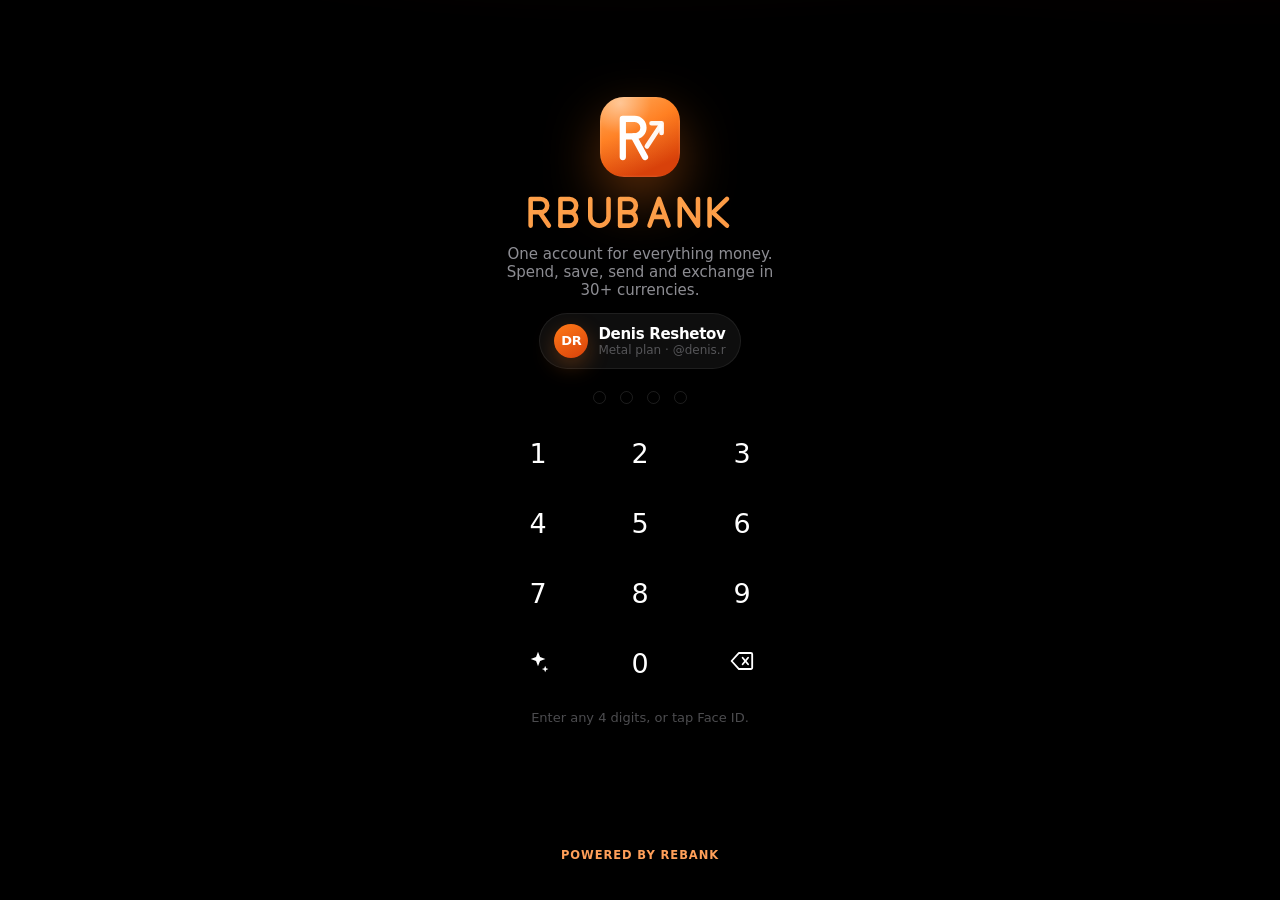
==== commit 16a22ca0: "Drop the demo framing, quieten the salary rows - no more "investor demo build · figures are simulate" ====
--- a/index.html
+++ b/index.html
@@ -14,7 +14,7 @@
 <meta property="og:type" content="website" />
 <link rel="icon" href="icon.svg" type="image/svg+xml" />
 <link rel="apple-touch-icon" href="icon.svg" />
-<link rel="stylesheet" href="styles.css?v=9" />
+<link rel="stylesheet" href="styles.css?v=11" />
 </head>
 <body>
   <div class="aurora" aria-hidden="true"></div>
@@ -25,12 +25,12 @@
   <div id="sheet-root"></div>
   <div id="toast-root" aria-live="polite"></div>
 
-  <script src="src/data.js?v=9"></script>
-  <script src="src/ui.js?v=9"></script>
-  <script src="src/views-money.js?v=9"></script>
-  <script src="src/views-flows.js?v=9"></script>
-  <script src="src/views-account.js?v=9"></script>
-  <script src="src/views-receipt.js?v=9"></script>
-  <script src="src/app.js?v=9"></script>
+  <script src="src/data.js?v=11"></script>
+  <script src="src/ui.js?v=11"></script>
+  <script src="src/views-money.js?v=11"></script>
+  <script src="src/views-flows.js?v=11"></script>
+  <script src="src/views-account.js?v=11"></script>
+  <script src="src/views-receipt.js?v=11"></script>
+  <script src="src/app.js?v=11"></script>
 </body>
 </html>
--- a/styles.css
+++ b/styles.css
@@ -935,27 +935,20 @@
 
 /* ------------------------------------------------------------- salary tag */
 
+/* A quiet grey label. Salary is worth naming in the list, not decorating. */
 .tag {
   display: inline-block;
-  margin-left: 7px;
-  padding: 2px 7px;
-  border-radius: 6px;
-  font-size: 10.5px;
-  font-weight: 700;
+  margin-left: 6px;
+  padding: 2px 6px;
+  border-radius: 5px;
+  font-size: 10px;
+  font-weight: 660;
   letter-spacing: 0.08em;
   text-transform: uppercase;
   vertical-align: middle;
-  color: var(--credit);
-  background: color-mix(in srgb, var(--credit) 16%, transparent);
-  border: 1px solid color-mix(in srgb, var(--credit) 34%, transparent);
-}
-
-/* A salary credit is the row clients look for, so it gets a lane of its own. */
-.row.is-salary {
-  border-left: 2px solid color-mix(in srgb, var(--credit) 62%, transparent);
-  padding-left: 12px;
-  margin-left: -14px;
-  background: linear-gradient(90deg, color-mix(in srgb, var(--credit) 10%, transparent), transparent 66%);
+  color: var(--text-3);
+  background: var(--surface);
+  border: 1px solid var(--hairline-soft);
 }
 
 /* ---------------------------------------------------------------- loading */
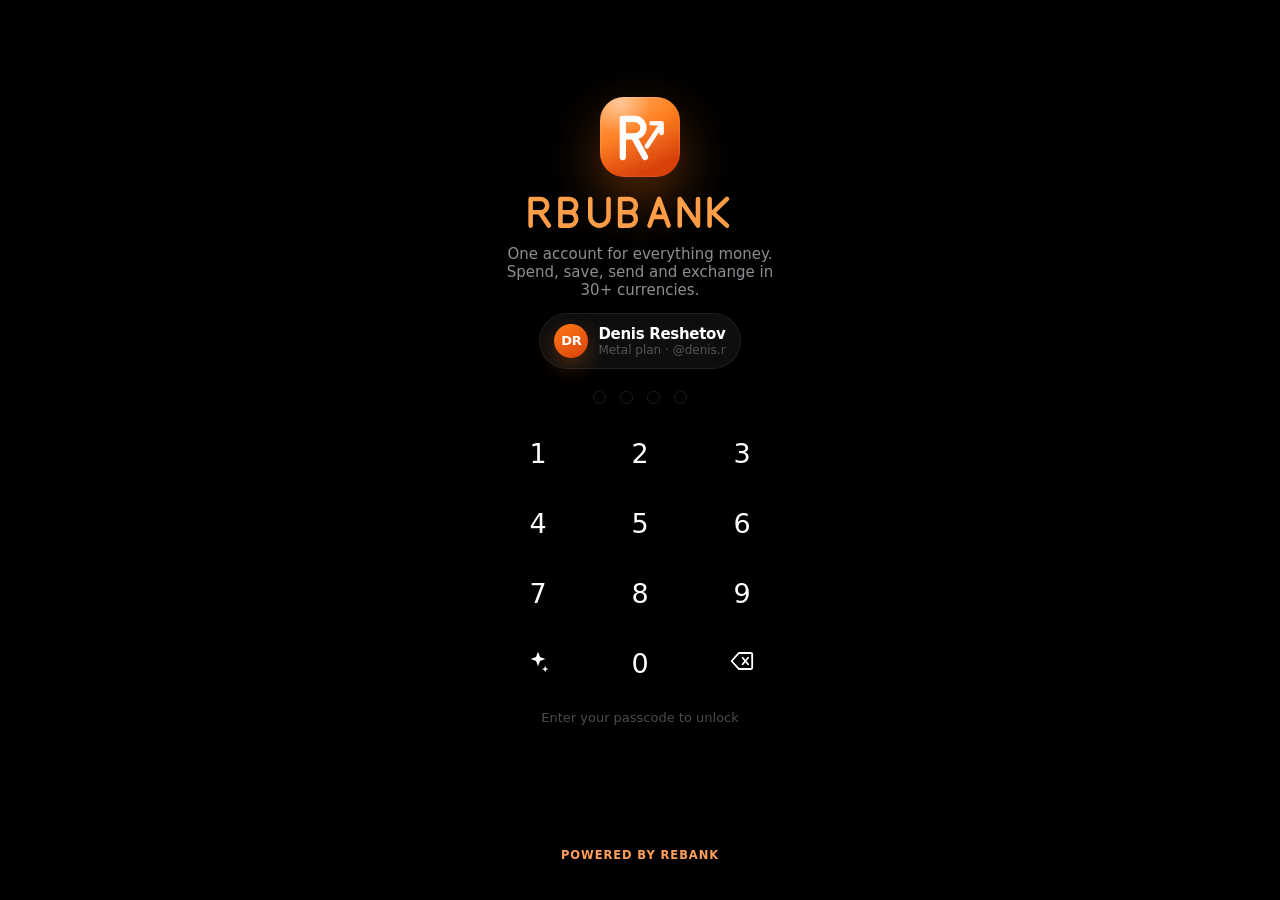
==== commit 746cc7b0: "Unlock screen asks for a passcode The line under the keypad now reads "Enter your passcode to unlock" ====
--- a/index.html
+++ b/index.html
@@ -14,7 +14,7 @@
 <meta property="og:type" content="website" />
 <link rel="icon" href="icon.svg" type="image/svg+xml" />
 <link rel="apple-touch-icon" href="icon.svg" />
-<link rel="stylesheet" href="styles.css?v=11" />
+<link rel="stylesheet" href="styles.css?v=12" />
 </head>
 <body>
   <div class="aurora" aria-hidden="true"></div>
@@ -25,12 +25,12 @@
   <div id="sheet-root"></div>
   <div id="toast-root" aria-live="polite"></div>
 
-  <script src="src/data.js?v=11"></script>
-  <script src="src/ui.js?v=11"></script>
-  <script src="src/views-money.js?v=11"></script>
-  <script src="src/views-flows.js?v=11"></script>
-  <script src="src/views-account.js?v=11"></script>
-  <script src="src/views-receipt.js?v=11"></script>
-  <script src="src/app.js?v=11"></script>
+  <script src="src/data.js?v=12"></script>
+  <script src="src/ui.js?v=12"></script>
+  <script src="src/views-money.js?v=12"></script>
+  <script src="src/views-flows.js?v=12"></script>
+  <script src="src/views-account.js?v=12"></script>
+  <script src="src/views-receipt.js?v=12"></script>
+  <script src="src/app.js?v=12"></script>
 </body>
 </html>
